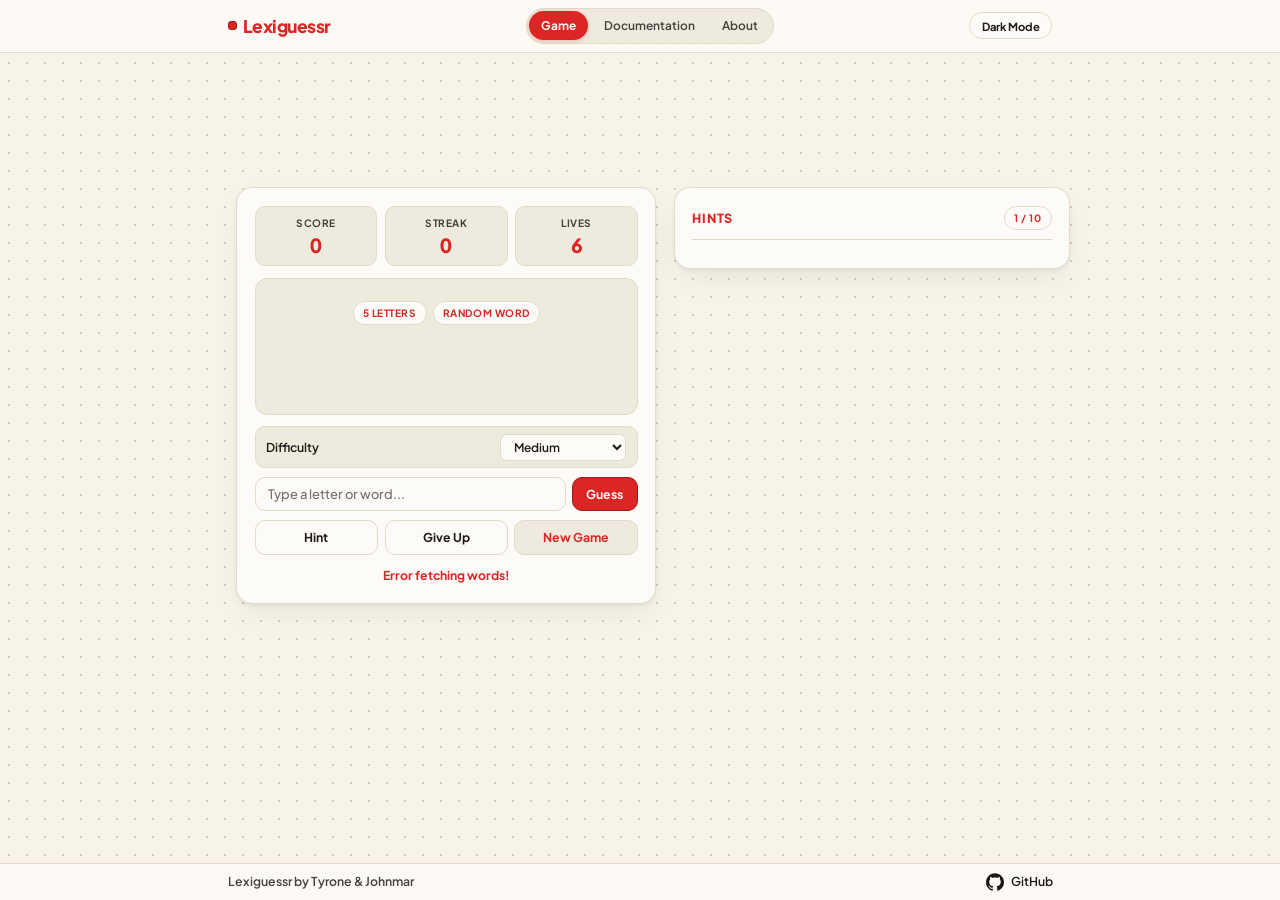
==== index.html @ de1beea4 "10-18-2026" ====
<!doctype html>
<html lang="en">
  <head>
    <meta charset="UTF-8" />
    <meta name="viewport" content="width=device-width, initial-scale=1.0" />
    <title>Lexiguessr - Word Guessing Game</title>
    <link rel="preconnect" href="https://fonts.googleapis.com" />
    <link rel="preconnect" href="https://fonts.gstatic.com" crossorigin />
    <link
      href="https://fonts.googleapis.com/css2?family=Plus+Jakarta+Sans:wght@400;500;600;700;800&display=swap"
      rel="stylesheet"
    />
    <link rel="stylesheet" href="styles.css" />
  </head>
  <body>
    <header class="navbar">
      <div class="navbar-inner">
        <a href="index.html" class="navbar-brand">Lexiguessr</a>
        <nav class="nav-tabs" aria-label="Main navigation">
          <a href="index.html" class="nav-tab active">Game</a>
          <a href="docs.html" class="nav-tab">Documentation</a>
          <a href="about.html" class="nav-tab">About</a>
        </nav>
        <button id="theme-toggle" class="btn btn-outline btn-sm" type="button">Dark Mode</button>
      </div>
    </header>

    <main class="game-layout">
      <div class="container">
        <section class="stats-panel" aria-label="Game stats">
          <div class="stat-card">
            <span class="stat-label">Score</span>
            <span id="score-display" class="stat-value">0</span>
          </div>
          <div class="stat-card">
            <span class="stat-label">Streak</span>
            <span id="streak-display" class="stat-value">0</span>
          </div>
          <div class="stat-card">
            <span class="stat-label">Lives</span>
            <span id="lives-display" class="stat-value">6</span>
          </div>
        </section>

        <section class="game-board" aria-label="Word board">
          <div class="word-meta">
            <span id="word-length-info" class="meta-tag">5 Letters</span>
            <span id="category-info" class="meta-tag">Random Word</span>
          </div>

          <div id="word-display" class="word-display" aria-live="polite"></div>
        </section>

        <section class="controls-section" aria-label="Controls and input">
          <div class="settings-row">
            <label for="difficulty-select" class="form-label">Difficulty</label>
            <select id="difficulty-select" name="difficulty" class="select-input">
              <option value="1">Easy</option>
              <option value="2" selected>Medium</option>
              <option value="3">Hard</option>
              <option value="4">Very Hard</option>
              <option value="5">Extremely Hard</option>
            </select>
          </div>

          <form id="guess-form" class="guess-form">
            <div class="input-group">
              <label for="guess-input" class="sr-only">Enter letter or word</label>
              <input
                type="text"
                id="guess-input"
                class="text-input"
                placeholder="Type a letter or word..."
                autocomplete="off"
                maxlength="20"
              />
              <button id="submit-btn" class="btn btn-primary" type="submit">Guess</button>
            </div>
          </form>

          <div class="button-group">
            <button id="hint-btn" class="btn btn-outline" type="button">Hint</button>
            <button id="give-up-btn" class="btn btn-outline" type="button">Give Up</button>
            <button id="reset-btn" class="btn btn-secondary" type="button">New Game</button>
          </div>
        </section>

        <p id="output-message" class="output-message" role="status" aria-live="polite"></p>
      </div>

      <aside class="hints-panel" aria-label="Hints">
        <div class="hints-header">
          <h2 class="hints-title">Hints</h2>
          <span id="hint-counter" class="meta-tag">1 / 10</span>
        </div>
        <div id="hint-box" class="hint-box"></div>
      </aside>

      <dialog id="game-modal" class="game-dialog">
        <div class="dialog-card">
          <h2 id="modal-title" class="modal-title">Game Over</h2>
          <p id="modal-description" class="modal-desc"></p>
          <div class="modal-stats">
            <p>The word was: <strong id="modal-word-reveal"></strong></p>
          </div>
          <button id="modal-restart-btn" class="btn btn-primary" type="button">Play Again</button>
        </div>
      </dialog>
    </main>

    <footer class="footer">
      <div class="footer-inner">
        <span class="footer-brand">Lexiguessr by Tyrone & Johnmar</span>
        <div class="footer-links">
          <a
            href="https://github.com/johnmarhsifs-cir/Lexiguessr.git"
            class="footer-link"
            target="_blank"
            rel="noopener noreferrer"
          >
            <svg
              class="github-icon"
              viewBox="0 0 24 24"
              width="18"
              height="18"
              fill="currentColor"
              aria-hidden="true"
            >
              <path
                d="M12 .297c-6.63 0-12 5.373-12 12 0 5.303 3.438 9.8 8.205 11.385.6.113.82-.258.82-.577 0-.285-.01-1.04-.015-2.04-3.338.724-4.042-1.61-4.042-1.61C4.422 18.07 3.633 17.7 3.633 17.7c-1.087-.744.084-.729.084-.729 1.205.084 1.838 1.236 1.838 1.236 1.07 1.835 2.809 1.305 3.495.998.108-.776.417-1.305.76-1.605-2.665-.3-5.466-1.332-5.466-5.93 0-1.31.465-2.38 1.235-3.22-.135-.303-.54-1.523.105-3.176 0 0 1.005-.322 3.3 1.23.96-.267 1.98-.399 3-.405 1.02.006 2.04.138 3 .405 2.28-1.552 3.285-1.23 3.285-1.23.645 1.653.24 2.873.12 3.176.765.84 1.23 1.91 1.23 3.22 0 4.61-2.805 5.625-5.475 5.92.42.36.81 1.096.81 2.22 0 1.606-.015 2.896-.015 3.286 0 .315.21.69.825.57C20.565 22.092 24 17.592 24 12.297c0-6.627-5.373-12-12-12"
              />
            </svg>
            <span>GitHub</span>
          </a>
        </div>
      </div>
    </footer>

    <script src="script.js"></script>
  </body>
</html>
---- styles.css ----
:root {
  --bg: #f7f3e9;
  --dot: #d6cebc;
  --surface: #fdfbf7;
  --nav-bg: rgba(253, 251, 247, 0.9);
  --surface-muted: #efeade;
  --border: #e2dac9;
  --border-strong: #dc2626;
  --text: #1c1917;
  --text-muted: #44403c;
  --primary: #dc2626;
  --primary-fg: #fdfbf7;
  --primary-hover: #b91c1c;
  --primary-shadow: #991b1b;
  --accent-text: #dc2626;
  --ring: rgba(220, 38, 38, 0.28);
  --shadow:
    0 2px 4px rgba(28, 25, 23, 0.05),
    0 12px 32px -8px rgba(28, 25, 23, 0.08);
}

[data-theme="dark"] {
  --bg: #09090b;
  --dot: #1f1f23;
  --surface: #121215;
  --nav-bg: rgba(18, 18, 21, 0.88);
  --surface-muted: #18181b;
  --border: #27272a;
  --border-strong: #ef4444;
  --text: #fafafa;
  --text-muted: #d4d4d8;
  --primary: #ef4444;
  --primary-fg: #ffffff;
  --primary-hover: #dc2626;
  --primary-shadow: #991b1b;
  --accent-text: #ef4444;
  --ring: rgba(239, 68, 68, 0.3);
  --shadow:
    0 2px 4px rgba(0, 0, 0, 0.4),
    0 16px 36px -8px rgba(0, 0, 0, 0.6);
}

*,
*::before,
*::after {
  box-sizing: border-box;
  margin: 0;
  padding: 0;
}

::-webkit-scrollbar {
  width: 10px;
  height: 10px;
}

::-webkit-scrollbar-track {
  background: var(--bg);
}

::-webkit-scrollbar-thumb {
  background: var(--border-strong);
  border: 2px solid var(--bg);
  border-radius: 9999px;
}

::-webkit-scrollbar-thumb:hover {
  background: var(--primary);
}

::-webkit-scrollbar-thumb:active {
  background: var(--primary-hover);
}

html {
  font-size: 14px;
}

body {
  font-family:
    "Plus Jakarta Sans",
    system-ui,
    -apple-system,
    sans-serif;
  background-color: var(--bg);
  background-image: radial-gradient(var(--dot) 1px, transparent 1px);
  background-size: 18px 18px;
  color: var(--text);
  font-size: 1rem;
  line-height: 1.6;
  min-height: 100vh;
  display: flex;
  flex-direction: column;
  -webkit-font-smoothing: antialiased;
  transition:
    background-color 0.2s ease,
    color 0.2s ease;
}

.navbar {
  width: 100%;
  background: var(--nav-bg);
  backdrop-filter: blur(12px);
  -webkit-backdrop-filter: blur(12px);
  border-bottom: 1px solid var(--border);
  position: sticky;
  top: 0;
  z-index: 10;
}

.navbar-inner {
  max-width: 860px;
  margin: 0 auto;
  padding: 0.55rem 1.25rem;
  display: flex;
  align-items: center;
  justify-content: space-between;
  gap: 1rem;
  flex-wrap: wrap;
}

.navbar-brand {
  font-size: 1.25rem;
  font-weight: 800;
  letter-spacing: -0.03em;
  color: var(--accent-text);
  text-decoration: none;
  display: inline-flex;
  align-items: center;
  gap: 0.45rem;
}

.navbar-brand::before {
  content: "";
  width: 9px;
  height: 9px;
  border-radius: 3px;
  background: var(--primary);
  border: 1px solid var(--primary-shadow);
}

.nav-tabs {
  display: flex;
  align-items: center;
  gap: 0.25rem;
  background: var(--surface-muted);
  border: 1px solid var(--border);
  padding: 0.2rem;
  border-radius: 9999px;
}

.nav-tab {
  text-decoration: none;
  font-size: 0.85rem;
  font-weight: 600;
  color: var(--text-muted);
  padding: 0.35rem 0.85rem;
  border-radius: 9999px;
  transition:
    background-color 0.15s ease,
    color 0.15s ease,
    box-shadow 0.15s ease;
}

.nav-tab:hover {
  color: var(--text);
}

.nav-tab.active {
  background: var(--primary);
  color: var(--primary-fg);
  font-weight: 700;
  box-shadow: 0 1px 4px var(--ring);
}

.game-layout {
  max-width: 860px;
  width: calc(100% - 2rem);
  margin: auto;
  padding: 0.75rem 0;
  display: grid;
  grid-template-columns: minmax(0, 420px) minmax(0, 370px);
  justify-content: center;
  gap: 1.25rem;
  position: relative;
}

.container {
  background: var(--surface);
  border: 1px solid var(--border);
  border-radius: 16px;
  box-shadow: var(--shadow);
  padding: 1.25rem;
  max-width: 420px;
  width: calc(100% - 2rem);
  margin: 1.5rem auto;
  display: flex;
  flex-direction: column;
  gap: 0.8rem;
  text-align: center;
}

.game-layout .container {
  margin: 0;
  width: 100%;
}

.hints-panel {
  grid-column: 2;
  position: absolute;
  top: 0.75rem;
  bottom: 0.75rem;
  left: 0;
  right: 0;
  height: fit-content;
  max-height: calc(100% - 1.5rem);
  width: 100%;
  background: var(--surface);
  border: 1px solid var(--border);
  border-radius: 16px;
  box-shadow: var(--shadow);
  padding: 1.25rem;
  display: flex;
  flex-direction: column;
  gap: 0.75rem;
  overflow: hidden;
}

.hints-header {
  display: flex;
  align-items: center;
  justify-content: space-between;
  padding-bottom: 0.6rem;
  border-bottom: 1px solid var(--border);
}

.hints-title {
  font-size: 0.9rem;
  font-weight: 800;
  text-transform: uppercase;
  letter-spacing: 0.06em;
  color: var(--accent-text);
}

.stats-panel {
  display: grid;
  grid-template-columns: repeat(3, 1fr);
  gap: 0.55rem;
}

.stat-card {
  background: var(--surface-muted);
  border: 1px solid var(--border);
  border-radius: 10px;
  padding: 0.6rem 0.5rem;
  display: flex;
  flex-direction: column;
  gap: 0.15rem;
}

.stat-label {
  font-size: 0.72rem;
  font-weight: 700;
  text-transform: uppercase;
  letter-spacing: 0.06em;
  color: var(--text-muted);
}

.stat-value {
  font-size: 1.4rem;
  font-weight: 800;
  letter-spacing: -0.02em;
  color: var(--accent-text);
  font-variant-numeric: tabular-nums;
  line-height: 1.2;
}

.game-board {
  background: var(--surface-muted);
  border: 1px solid var(--border);
  border-radius: 12px;
  padding: 1.6rem 1rem;
  min-height: 9.5rem;
  display: flex;
  flex-direction: column;
  justify-content: center;
  gap: 1.15rem;
}

.word-meta {
  display: flex;
  justify-content: center;
  gap: 0.45rem;
}

.meta-tag {
  font-size: 0.72rem;
  font-weight: 700;
  text-transform: uppercase;
  letter-spacing: 0.05em;
  padding: 0.22rem 0.65rem;
  border-radius: 9999px;
  background: var(--surface);
  color: var(--accent-text);
  border: 1px solid var(--border);
}

.word-display {
  display: flex;
  justify-content: center;
  align-items: center;
  flex-wrap: wrap;
  gap: 0.45rem;
  min-height: 3.6rem;
}

.letter-tile {
  width: 2.5rem;
  height: 2.9rem;
  display: inline-flex;
  justify-content: center;
  align-items: center;
  background: var(--primary);
  border: 1px solid var(--primary-shadow);
  border-radius: 8px;
  box-shadow: 0 3px 0 var(--primary-shadow);
  font-size: 1.25rem;
  font-weight: 800;
  text-transform: uppercase;
  color: var(--primary-fg);
}

.letter-tile.empty {
  background: var(--surface);
  border: 2px dashed var(--border-strong);
  box-shadow: none;
  color: var(--text-muted);
}

.hint-box {
  display: flex;
  flex-wrap: wrap;
  gap: 0.55rem;
  font-size: 0.9rem;
  text-align: left;
  overflow-y: auto;
  flex: 1;
  min-height: 0;
  padding-right: 0.25rem;
}

.hint-box[hidden] {
  display: none;
}

.hint-item {
  flex: 1 1 100%;
  display: flex;
  flex-direction: column;
  align-items: flex-start;
  gap: 0.3rem;
  padding: 0.7rem 0.85rem;
  border-radius: 10px;
  background: var(--surface-muted);
  border: 1px solid var(--border);
  line-height: 1.45;
}

.hint-badge {
  font-size: 0.68rem;
  font-weight: 800;
  text-transform: uppercase;
  letter-spacing: 0.05em;
  background: var(--primary);
  color: var(--primary-fg);
  border: 1px solid var(--primary-shadow);
  padding: 0.15rem 0.5rem;
  border-radius: 5px;
  white-space: nowrap;
}

.hint-text {
  color: var(--text);
  font-size: 0.9rem;
  font-weight: 500;
}

@media (max-width: 768px) {
  .game-layout {
    display: flex;
    flex-direction: column;
    align-items: center;
  }

  .game-layout .container,
  .hints-panel {
    position: static;
    max-height: none;
    max-width: 420px;
  }
}

.controls-section {
  display: flex;
  flex-direction: column;
  gap: 0.6rem;
}

.settings-row {
  display: flex;
  align-items: center;
  justify-content: space-between;
  padding: 0.45rem 0.75rem;
  background: var(--surface-muted);
  border: 1px solid var(--border);
  border-radius: 10px;
}

.form-label {
  font-size: 0.875rem;
  font-weight: 600;
  color: var(--text);
}

.select-input {
  background: var(--surface);
  border: 1px solid var(--border);
  color: var(--text);
  padding: 0.3rem 0.6rem;
  font-size: 0.85rem;
  font-weight: 600;
  font-family: inherit;
  border-radius: 7px;
  outline: none;
  cursor: pointer;
}

.select-input:focus {
  border-color: var(--primary-shadow);
  box-shadow: 0 0 0 3px var(--ring);
}

.guess-form {
  width: 100%;
}

.input-group {
  display: flex;
  gap: 0.45rem;
}

.text-input {
  flex: 1;
  background: var(--surface);
  border: 1px solid var(--border);
  border-radius: 10px;
  padding: 0.6rem 0.85rem;
  color: var(--text);
  font-family: inherit;
  font-size: 0.925rem;
  font-weight: 500;
  outline: none;
  transition:
    border-color 0.15s ease,
    box-shadow 0.15s ease;
}

.text-input::placeholder {
  color: var(--text-muted);
  opacity: 0.75;
}

.text-input:focus {
  border-color: var(--primary-shadow);
  box-shadow: 0 0 0 3px var(--ring);
}

.btn {
  padding: 0.6rem 0.95rem;
  font-size: 0.875rem;
  font-weight: 700;
  border-radius: 10px;
  cursor: pointer;
  display: inline-flex;
  align-items: center;
  justify-content: center;
  border: 1px solid transparent;
  font-family: inherit;
  transition:
    transform 0.12s ease,
    background-color 0.15s ease,
    border-color 0.15s ease,
    color 0.15s ease;
}

.btn:active {
  transform: scale(0.98);
}

.btn-sm {
  padding: 0.4rem 0.85rem;
  font-size: 0.8rem;
  border-radius: 9999px;
}

.btn-primary {
  background: var(--primary);
  color: var(--primary-fg);
  border-color: var(--primary-shadow);
}

.btn-primary:hover {
  background: var(--primary-hover);
}

.btn-secondary {
  background: var(--surface-muted);
  color: var(--accent-text);
  border-color: var(--border);
}

.btn-secondary:hover {
  border-color: var(--primary-shadow);
  background: var(--primary);
  color: var(--primary-fg);
}

.btn-outline {
  background: var(--surface);
  color: var(--text);
  border-color: var(--border);
}

.btn-outline:hover {
  color: var(--primary-fg);
  border-color: var(--primary-shadow);
  background: var(--primary);
}

.button-group {
  display: grid;
  grid-template-columns: repeat(3, 1fr);
  gap: 0.45rem;
}

.game-board.correct-flash {
  animation: correctPulse 0.65s ease;
}

@keyframes correctPulse {
  0% {
    transform: scale(1);
    border-color: var(--border);
    box-shadow: 0 0 0 0 rgba(194, 208, 118, 0);
  }
  35% {
    transform: scale(1.015);
    border-color: var(--primary);
    box-shadow: 0 0 0 6px var(--ring);
  }
  100% {
    transform: scale(1);
    border-color: var(--border);
    box-shadow: 0 0 0 0 rgba(194, 208, 118, 0);
  }
}

.output-message {
  font-size: 0.875rem;
  min-height: 1.25rem;
  color: var(--accent-text);
  font-weight: 700;
  transition:
    color 0.2s ease,
    transform 0.2s ease;
}

.output-message.correct-text {
  color: var(--primary-shadow);
  transform: translateY(-2px);
}

[data-theme="dark"] .output-message.correct-text {
  color: var(--primary);
}

.docs-container {
  max-width: 660px;
}

.page-content {
  display: flex;
  flex-direction: column;
  gap: 1rem;
  text-align: left;
}

.content-card {
  background: var(--surface-muted);
  border: 1px solid var(--border);
  border-radius: 14px;
  padding: 1.35rem;
  display: flex;
  flex-direction: column;
  gap: 0.55rem;
}

.section-title {
  font-size: 1.15rem;
  font-weight: 700;
  letter-spacing: -0.01em;
  color: var(--accent-text);
}

.section-text {
  font-size: 0.95rem;
  line-height: 1.7;
  color: var(--text);
}

.content-list {
  list-style: none;
  display: flex;
  flex-direction: column;
  gap: 0.45rem;
  font-size: 0.95rem;
  line-height: 1.65;
  color: var(--text);
}

.content-list strong,
.section-text strong {
  color: var(--accent-text);
}

.code-block {
  background: var(--surface);
  border: 1px solid var(--border);
  border-radius: 10px;
  padding: 0.95rem;
  font-family: ui-monospace, SFMono-Regular, Menlo, Consolas, monospace;
  font-size: 0.85rem;
  line-height: 1.6;
  color: var(--text);
  overflow-x: auto;
}

.doc-table {
  width: 100%;
  border-collapse: collapse;
  background: var(--surface);
  border: 1px solid var(--border);
  border-radius: 10px;
  overflow: hidden;
  font-size: 0.9rem;
}

.doc-table th,
.doc-table td {
  padding: 0.65rem 0.8rem;
  border-bottom: 1px solid var(--border);
  text-align: left;
  color: var(--text);
}

.doc-table th {
  font-weight: 700;
  color: var(--accent-text);
  background: var(--surface-muted);
}

.doc-table tr:last-child td {
  border-bottom: none;
}

.footer {
  width: 100%;
  margin-top: auto;
  background: var(--nav-bg);
  backdrop-filter: blur(12px);
  -webkit-backdrop-filter: blur(12px);
  border-top: 1px solid var(--border);
}

.footer-inner {
  max-width: 860px;
  margin: 0 auto;
  padding: 0.6rem 1.25rem;
  display: flex;
  align-items: center;
  justify-content: space-between;
  gap: 1rem;
  flex-wrap: wrap;
}

.footer-brand {
  font-size: 0.875rem;
  font-weight: 600;
  color: var(--text-muted);
}

.footer-links {
  display: flex;
  align-items: center;
  gap: 1.25rem;
}

.footer-link {
  display: inline-flex;
  align-items: center;
  gap: 0.45rem;
  font-size: 0.875rem;
  font-weight: 600;
  color: var(--text);
  text-decoration: none;
  transition: color 0.15s ease;
}

.footer-link:hover {
  color: var(--accent-text);
}

.game-dialog {
  border: none;
  background: transparent;
  margin: auto;
}

.game-dialog::backdrop {
  background: rgba(4, 23, 23, 0.65);
  backdrop-filter: blur(4px);
}

.dialog-card {
  background: var(--surface);
  border: 1px solid var(--border);
  padding: 1.75rem;
  border-radius: 20px;
  box-shadow: var(--shadow);
  display: flex;
  flex-direction: column;
  gap: 1rem;
  max-width: 320px;
  text-align: center;
  color: var(--text);
}

.modal-title {
  font-size: 1.5rem;
  font-weight: 800;
  letter-spacing: -0.02em;
  color: var(--accent-text);
}

.modal-desc {
  color: var(--text-muted);
  font-size: 0.95rem;
}

.modal-stats {
  background: var(--surface-muted);
  border: 1px solid var(--border);
  padding: 0.85rem;
  border-radius: 10px;
  font-size: 0.95rem;
}

.sr-only {
  position: absolute;
  width: 1px;
  height: 1px;
  padding: 0;
  margin: -1px;
  overflow: hidden;
  clip: rect(0, 0, 0, 0);
  white-space: nowrap;
  border: 0;
}
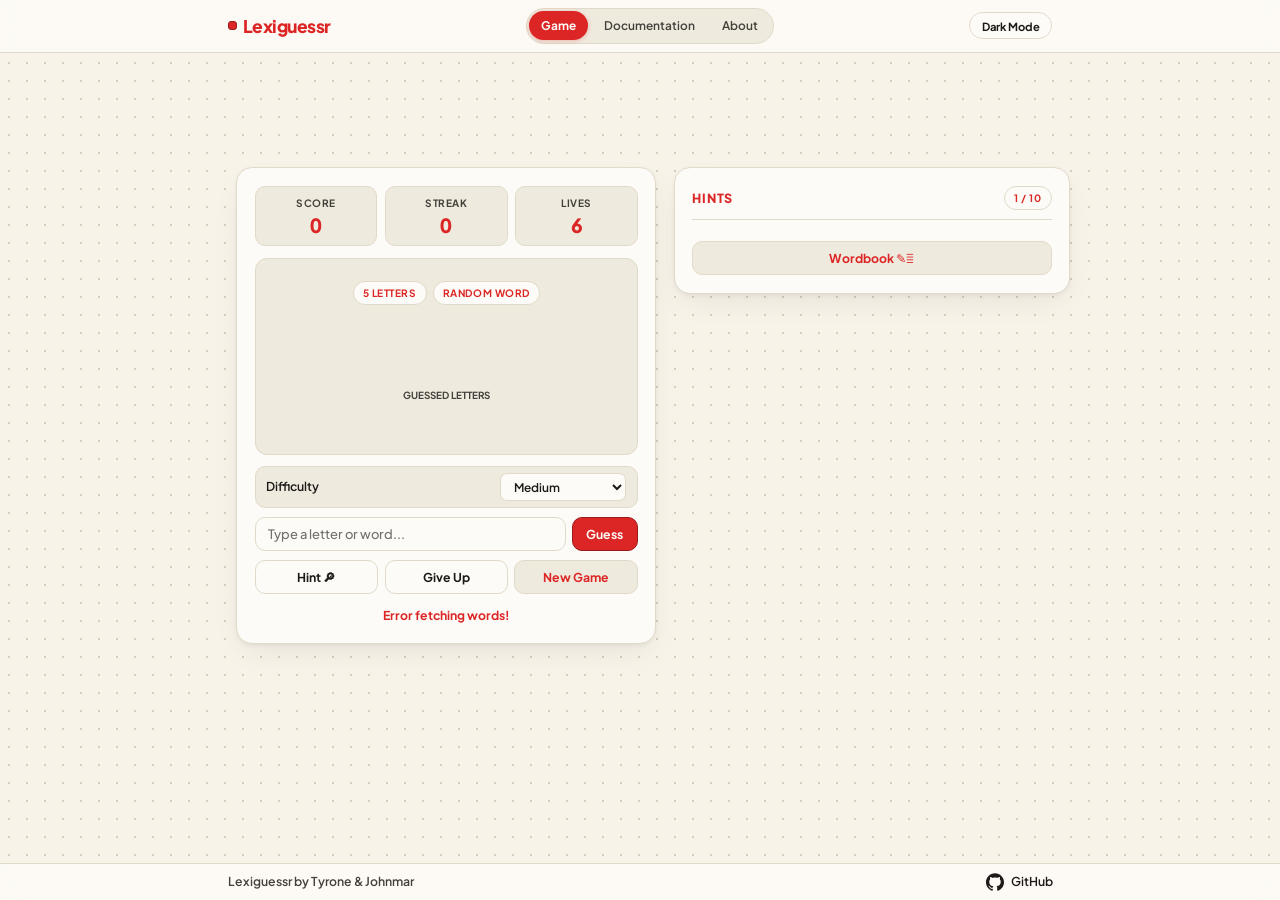
==== commit 6f3766b7: "Add guess history and wordbook" ====
--- a/index.html
+++ b/index.html
@@ -49,6 +49,10 @@
           </div>
 
           <div id="word-display" class="word-display" aria-live="polite"></div>
+          <div class="guess-history-section" aria-label="Guess history">
+            <span class="guess-history-label">Guessed letters</span>
+            <div id="guess-history" class="guess-history" aria-live="polite"></div>
+          </div>
         </section>
 
         <section class="controls-section" aria-label="Controls and input">
@@ -79,7 +83,7 @@
           </form>
 
           <div class="button-group">
-            <button id="hint-btn" class="btn btn-outline" type="button">Hint</button>
+            <button id="hint-btn" class="btn btn-outline" type="button">Hint 🔎︎</button>
             <button id="give-up-btn" class="btn btn-outline" type="button">Give Up</button>
             <button id="reset-btn" class="btn btn-secondary" type="button">New Game</button>
           </div>
@@ -94,6 +98,11 @@
           <span id="hint-counter" class="meta-tag">1 / 10</span>
         </div>
         <div id="hint-box" class="hint-box"></div>
+        <div class="wordbook-controls">
+          <button id="save-word-btn" class="btn btn-outline" type="button" disabled hidden>Save Word</button>
+          <button id="wordbook-open-btn" class="btn btn-secondary" type="button">Wordbook ✎𓂃</button>
+          <button id="next-word-btn" class="btn btn-primary" type="button" hidden>Next Word</button>
+        </div>
       </aside>
 
       <dialog id="game-modal" class="game-dialog">
@@ -104,6 +113,19 @@
             <p>The word was: <strong id="modal-word-reveal"></strong></p>
           </div>
           <button id="modal-restart-btn" class="btn btn-primary" type="button">Play Again</button>
+        </div>
+      </dialog>
+
+      <dialog id="wordbook-modal" class="game-dialog">
+        <div class="dialog-card wordbook-dialog-card">
+          <h2 class="modal-title">My Wordbook</h2>
+          <p id="wordbook-count" class="modal-desc"></p>
+          <p id="wordbook-empty" class="modal-desc">No saved words yet.</p>
+          <ul id="wordbook-list" class="wordbook-list"></ul>
+          <div class="wordbook-actions">
+            <button id="wordbook-clear-btn" class="btn btn-outline" type="button">Clear Wordbook</button>
+            <button id="wordbook-close-btn" class="btn btn-primary" type="button">Close</button>
+          </div>
         </div>
       </dialog>
     </main>
--- a/styles.css
+++ b/styles.css
@@ -313,6 +313,67 @@
   min-height: 3.6rem;
 }
 
+.guess-history-section {
+  display: flex;
+  flex-direction: column;
+  align-items: center;
+  gap: 0.4rem;
+}
+
+.guess-history-label {
+  color: var(--text-muted);
+  font-size: 0.7rem;
+  font-weight: 700;
+  text-transform: uppercase;
+}
+
+.guess-history {
+  display: flex;
+  justify-content: center;
+  flex-wrap: wrap;
+  gap: 0.3rem;
+  min-height: 1.6rem;
+}
+
+.guess-history-empty {
+  color: var(--text-muted);
+  font-size: 0.8rem;
+}
+
+.guess-chip {
+  min-width: 1.65rem;
+  padding: 0.1rem 0.35rem;
+  border: 1px solid var(--border);
+  border-radius: 5px;
+  font-size: 0.78rem;
+  font-weight: 800;
+  line-height: 1.35;
+}
+
+.guess-chip.correct {
+  color: #166534;
+  background: #dcfce7;
+  border-color: #86efac;
+}
+
+.guess-chip.incorrect {
+  color: #991b1b;
+  background: #fee2e2;
+  border-color: #fca5a5;
+}
+
+[data-theme="dark"] .guess-chip.correct {
+  color: #bbf7d0;
+  background: #14532d;
+  border-color: #166534;
+}
+
+[data-theme="dark"] .guess-chip.incorrect {
+  color: #fecaca;
+  background: #7f1d1d;
+  border-color: #991b1b;
+}
+
 .letter-tile {
   width: 2.5rem;
   height: 2.9rem;
@@ -349,6 +410,21 @@
 }
 
 .hint-box[hidden] {
+  display: none;
+}
+
+.wordbook-controls,
+.wordbook-actions {
+  display: flex;
+  gap: 0.5rem;
+}
+
+.wordbook-controls > button,
+.wordbook-actions > button {
+  flex: 1;
+}
+
+.wordbook-controls > button[hidden] {
   display: none;
 }
 
@@ -744,6 +820,49 @@
   color: var(--text);
 }
 
+.wordbook-dialog-card {
+  width: min(460px, calc(100vw - 2rem));
+  max-width: 460px;
+  max-height: min(80vh, 620px);
+  text-align: left;
+}
+
+.wordbook-list {
+  display: flex;
+  flex-direction: column;
+  gap: 0.6rem;
+  overflow-y: auto;
+  list-style: none;
+}
+
+.wordbook-entry {
+  padding: 0.7rem 0.8rem;
+  border: 1px solid var(--border);
+  border-radius: 8px;
+  background: var(--surface-muted);
+}
+
+.wordbook-entry strong {
+  color: var(--accent-text);
+  text-transform: capitalize;
+}
+
+.wordbook-entry p {
+  margin-top: 0.2rem;
+  color: var(--text);
+  font-size: 0.85rem;
+  line-height: 1.45;
+}
+
+.wordbook-entry .wordbook-details {
+  color: var(--text-muted);
+  font-size: 0.78rem;
+}
+
+.wordbook-actions {
+  margin-top: 0.25rem;
+}
+
 .modal-title {
   font-size: 1.5rem;
   font-weight: 800;
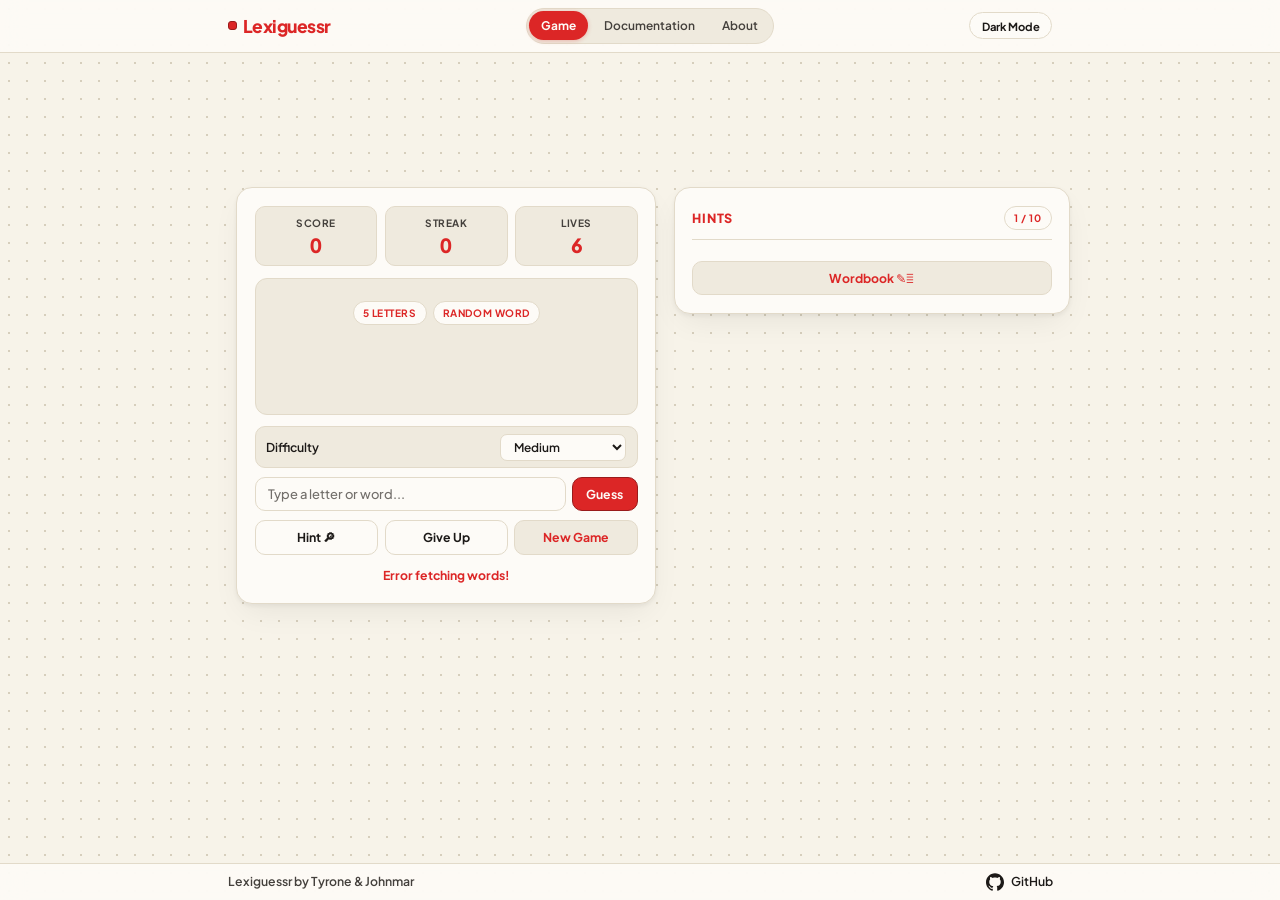
==== commit b98dc3d6: "10-20-2026" ====
--- a/index.html
+++ b/index.html
@@ -49,10 +49,6 @@
           </div>
 
           <div id="word-display" class="word-display" aria-live="polite"></div>
-          <div class="guess-history-section" aria-label="Guess history">
-            <span class="guess-history-label">Guessed letters</span>
-            <div id="guess-history" class="guess-history" aria-live="polite"></div>
-          </div>
         </section>
 
         <section class="controls-section" aria-label="Controls and input">
--- a/styles.css
+++ b/styles.css
@@ -200,6 +200,8 @@
 }
 
 .game-layout .container {
+  position: relative;
+  overflow: hidden;
   margin: 0;
   width: 100%;
 }
@@ -286,6 +288,15 @@
   gap: 1.15rem;
 }
 
+.yuyu-gif {
+  position: absolute;
+  inset: 0;
+  width: 100%;
+  height: 100%;
+  object-fit: cover;
+  z-index: 5;
+}
+
 .word-meta {
   display: flex;
   justify-content: center;
@@ -311,67 +322,6 @@
   flex-wrap: wrap;
   gap: 0.45rem;
   min-height: 3.6rem;
-}
-
-.guess-history-section {
-  display: flex;
-  flex-direction: column;
-  align-items: center;
-  gap: 0.4rem;
-}
-
-.guess-history-label {
-  color: var(--text-muted);
-  font-size: 0.7rem;
-  font-weight: 700;
-  text-transform: uppercase;
-}
-
-.guess-history {
-  display: flex;
-  justify-content: center;
-  flex-wrap: wrap;
-  gap: 0.3rem;
-  min-height: 1.6rem;
-}
-
-.guess-history-empty {
-  color: var(--text-muted);
-  font-size: 0.8rem;
-}
-
-.guess-chip {
-  min-width: 1.65rem;
-  padding: 0.1rem 0.35rem;
-  border: 1px solid var(--border);
-  border-radius: 5px;
-  font-size: 0.78rem;
-  font-weight: 800;
-  line-height: 1.35;
-}
-
-.guess-chip.correct {
-  color: #166534;
-  background: #dcfce7;
-  border-color: #86efac;
-}
-
-.guess-chip.incorrect {
-  color: #991b1b;
-  background: #fee2e2;
-  border-color: #fca5a5;
-}
-
-[data-theme="dark"] .guess-chip.correct {
-  color: #bbf7d0;
-  background: #14532d;
-  border-color: #166534;
-}
-
-[data-theme="dark"] .guess-chip.incorrect {
-  color: #fecaca;
-  background: #7f1d1d;
-  border-color: #991b1b;
 }
 
 .letter-tile {
@@ -469,7 +419,7 @@
 
   .game-layout .container,
   .hints-panel {
-    position: static;
+    position: relative;
     max-height: none;
     max-width: 420px;
   }
@@ -720,6 +670,14 @@
   overflow-x: auto;
 }
 
+.wireframe-img {
+  width: 100%;
+  height: auto;
+  border-radius: 10px;
+  border: 1px solid var(--border);
+  display: block;
+}
+
 .doc-table {
   width: 100%;
   border-collapse: collapse;
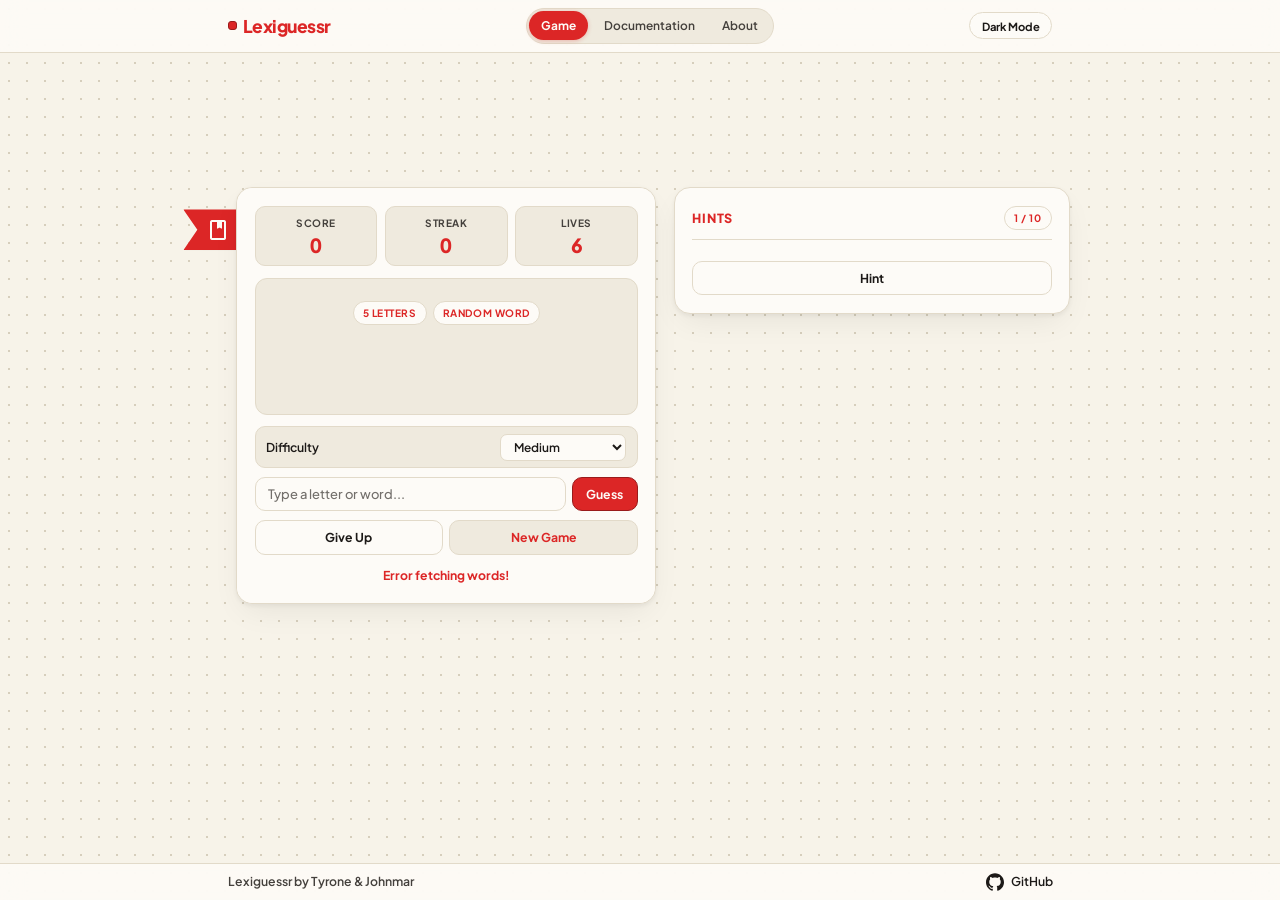
==== commit ed0b3967: "User interface improvement" ====
--- a/index.html
+++ b/index.html
@@ -10,6 +10,10 @@
       href="https://fonts.googleapis.com/css2?family=Plus+Jakarta+Sans:wght@400;500;600;700;800&display=swap"
       rel="stylesheet"
     />
+    <link
+      rel="stylesheet"
+      href="https://fonts.googleapis.com/css2?family=Material+Symbols+Rounded:opsz,wght,FILL,GRAD@20..48,100..700,0..1,-50..200&icon_names=book"
+    />
     <link rel="stylesheet" href="styles.css" />
   </head>
   <body>
@@ -18,8 +22,8 @@
         <a href="index.html" class="navbar-brand">Lexiguessr</a>
         <nav class="nav-tabs" aria-label="Main navigation">
           <a href="index.html" class="nav-tab active">Game</a>
-          <a href="docs.html" class="nav-tab">Documentation</a>
-          <a href="about.html" class="nav-tab">About</a>
+          <a href="pages/docs.html" class="nav-tab">Documentation</a>
+          <a href="pages/about.html" class="nav-tab">About</a>
         </nav>
         <button id="theme-toggle" class="btn btn-outline btn-sm" type="button">Dark Mode</button>
       </div>
@@ -27,6 +31,15 @@
 
     <main class="game-layout">
       <div class="container">
+        <button
+          id="wordbook-open-btn"
+          class="btn btn-secondary wordbook-bookmark"
+          type="button"
+          aria-label="Wordbook"
+        >
+          <span class="material-symbols-rounded" aria-hidden="true">book</span>
+          <span>Wordbook</span>
+        </button>
         <section class="stats-panel" aria-label="Game stats">
           <div class="stat-card">
             <span class="stat-label">Score</span>
@@ -79,7 +92,6 @@
           </form>
 
           <div class="button-group">
-            <button id="hint-btn" class="btn btn-outline" type="button">Hint 🔎︎</button>
             <button id="give-up-btn" class="btn btn-outline" type="button">Give Up</button>
             <button id="reset-btn" class="btn btn-secondary" type="button">New Game</button>
           </div>
@@ -95,8 +107,10 @@
         </div>
         <div id="hint-box" class="hint-box"></div>
         <div class="wordbook-controls">
-          <button id="save-word-btn" class="btn btn-outline" type="button" disabled hidden>Save Word</button>
-          <button id="wordbook-open-btn" class="btn btn-secondary" type="button">Wordbook ✎𓂃</button>
+          <button id="save-word-btn" class="btn btn-outline" type="button" disabled hidden>
+            Save Word
+          </button>
+          <button id="hint-btn" class="btn btn-outline" type="button">Hint</button>
           <button id="next-word-btn" class="btn btn-primary" type="button" hidden>Next Word</button>
         </div>
       </aside>
@@ -114,12 +128,14 @@
 
       <dialog id="wordbook-modal" class="game-dialog">
         <div class="dialog-card wordbook-dialog-card">
-          <h2 class="modal-title">My Wordbook</h2>
+          <h2 class="modal-title">Wordbook</h2>
           <p id="wordbook-count" class="modal-desc"></p>
           <p id="wordbook-empty" class="modal-desc">No saved words yet.</p>
           <ul id="wordbook-list" class="wordbook-list"></ul>
           <div class="wordbook-actions">
-            <button id="wordbook-clear-btn" class="btn btn-outline" type="button">Clear Wordbook</button>
+            <button id="wordbook-clear-btn" class="btn btn-outline" type="button">
+              Clear Wordbook
+            </button>
             <button id="wordbook-close-btn" class="btn btn-primary" type="button">Close</button>
           </div>
         </div>
@@ -154,6 +170,6 @@
       </div>
     </footer>
 
-    <script src="script.js"></script>
+    <script type="module" src="scripts/script.js"></script>
   </body>
 </html>
--- a/styles.css
+++ b/styles.css
@@ -14,9 +14,7 @@
   --primary-shadow: #991b1b;
   --accent-text: #dc2626;
   --ring: rgba(220, 38, 38, 0.28);
-  --shadow:
-    0 2px 4px rgba(28, 25, 23, 0.05),
-    0 12px 32px -8px rgba(28, 25, 23, 0.08);
+  --shadow: 0 2px 4px rgba(28, 25, 23, 0.05), 0 12px 32px -8px rgba(28, 25, 23, 0.08);
 }
 
 [data-theme="dark"] {
@@ -35,9 +33,7 @@
   --primary-shadow: #991b1b;
   --accent-text: #ef4444;
   --ring: rgba(239, 68, 68, 0.3);
-  --shadow:
-    0 2px 4px rgba(0, 0, 0, 0.4),
-    0 16px 36px -8px rgba(0, 0, 0, 0.6);
+  --shadow: 0 2px 4px rgba(0, 0, 0, 0.4), 0 16px 36px -8px rgba(0, 0, 0, 0.6);
 }
 
 *,
@@ -69,6 +65,7 @@
 
 ::-webkit-scrollbar-thumb:active {
   background: var(--primary-hover);
+  transform: translateX(0);
 }
 
 html {
@@ -173,6 +170,7 @@
 }
 
 .game-layout {
+  z-index: 1;
   max-width: 860px;
   width: calc(100% - 2rem);
   margin: auto;
@@ -200,6 +198,7 @@
 }
 
 .game-layout .container {
+  overflow: visible !important;
   position: relative;
   overflow: hidden;
   margin: 0;
@@ -244,8 +243,9 @@
 }
 
 .stats-panel {
+  grid-template-columns: repeat(3, 1fr) !important;
   display: grid;
-  grid-template-columns: repeat(3, 1fr);
+  grid-template-columns: repeat(2, 1fr);
   gap: 0.55rem;
 }
 
@@ -288,13 +288,65 @@
   gap: 1.15rem;
 }
 
+.game-layout .container::before {
+  content: "";
+  position: absolute;
+  inset: 0;
+  background: var(--surface);
+  border-radius: inherit;
+  z-index: 0;
+  pointer-events: none;
+}
+
+.game-layout .container > :not(.wordbook-bookmark):not(.yuyu-gif) {
+  position: relative;
+  z-index: 1;
+}
+
 .yuyu-gif {
   position: absolute;
   inset: 0;
   width: 100%;
   height: 100%;
   object-fit: cover;
+  border-radius: inherit;
   z-index: 5;
+}
+
+.btn.wordbook-bookmark {
+  position: absolute;
+  top: 1.5rem;
+  right: 100%;
+  padding: 0.6rem 0.9rem 0.6rem 1.6rem;
+  background: var(--primary);
+  color: var(--primary-fg);
+  border: none;
+  border-radius: 0;
+  clip-path: polygon(0 0, 100% 0, 100% 100%, 0 100%, 14px 50%);
+
+
+  box-shadow: var(--shadow);
+  gap: 0.75rem;
+  white-space: nowrap;
+  z-index: -1;
+  transform: translateX(calc(100% - 3.85rem));
+
+  transition:
+    transform 0.25s ease,
+    background-color 0.15s ease,
+    border-color 0.15s ease,
+    color 0.15s ease;
+}
+
+.btn.wordbook-bookmark:hover,
+.btn.wordbook-bookmark:focus-visible {
+  background: var(--primary-hover);
+  transform: translateX(0);
+
+}
+
+.btn.wordbook-bookmark:active {
+  transform: translateX(0) scale(0.98);
 }
 
 .word-meta {
@@ -412,6 +464,7 @@
 
 @media (max-width: 768px) {
   .game-layout {
+    z-index: 1;
     display: flex;
     flex-direction: column;
     align-items: center;
@@ -519,7 +572,7 @@
 }
 
 .btn:active {
-  transform: scale(0.98);
+  transform: translateX(0) scale(0.98);
 }
 
 .btn-sm {
@@ -536,6 +589,7 @@
 
 .btn-primary:hover {
   background: var(--primary-hover);
+  transform: translateX(0);
 }
 
 .btn-secondary {
@@ -564,7 +618,7 @@
 
 .button-group {
   display: grid;
-  grid-template-columns: repeat(3, 1fr);
+  grid-template-columns: repeat(2, 1fr);
   gap: 0.45rem;
 }
 
@@ -760,7 +814,7 @@
 }
 
 .game-dialog::backdrop {
-  background: rgba(4, 23, 23, 0.65);
+  background: transparent;
   backdrop-filter: blur(4px);
 }
 
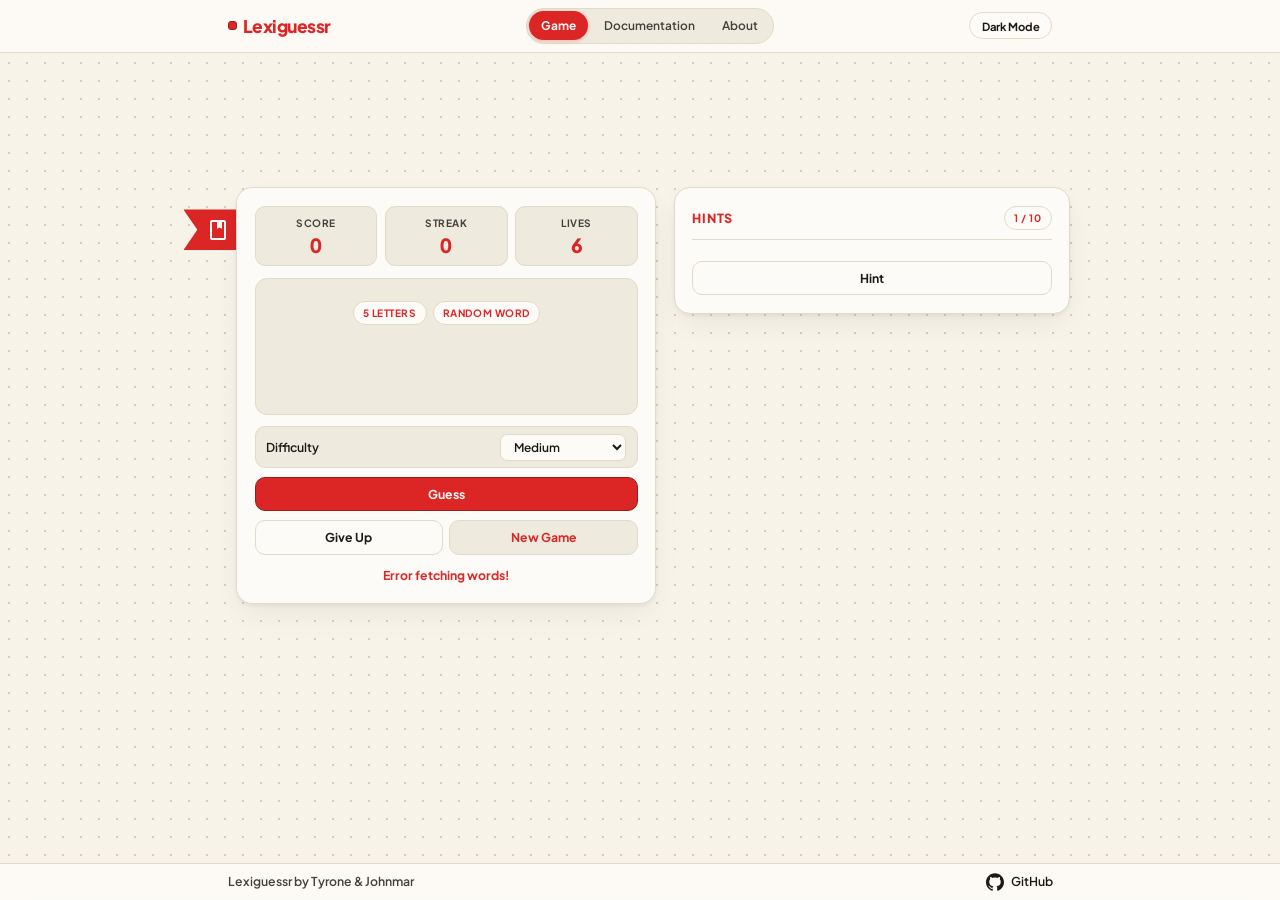
==== commit ad805cc5: "UI improvement: segmented inputs" ====
--- a/index.html
+++ b/index.html
@@ -77,18 +77,7 @@
           </div>
 
           <form id="guess-form" class="guess-form">
-            <div class="input-group">
-              <label for="guess-input" class="sr-only">Enter letter or word</label>
-              <input
-                type="text"
-                id="guess-input"
-                class="text-input"
-                placeholder="Type a letter or word..."
-                autocomplete="off"
-                maxlength="20"
-              />
-              <button id="submit-btn" class="btn btn-primary" type="submit">Guess</button>
-            </div>
+            <button id="submit-btn" class="btn btn-primary" type="submit">Guess</button>
           </form>
 
           <div class="button-group">
@@ -122,7 +111,10 @@
           <div class="modal-stats">
             <p>The word was: <strong id="modal-word-reveal"></strong></p>
           </div>
-          <button id="modal-restart-btn" class="btn btn-primary" type="button">Play Again</button>
+          <div class="wordbook-actions">
+            <button id="modal-save-btn" class="btn btn-outline" type="button">Save Word</button>
+            <button id="modal-restart-btn" class="btn btn-primary" type="button">Play Again</button>
+          </div>
         </div>
       </dialog>
 
--- a/styles.css
+++ b/styles.css
@@ -14,7 +14,9 @@
   --primary-shadow: #991b1b;
   --accent-text: #dc2626;
   --ring: rgba(220, 38, 38, 0.28);
-  --shadow: 0 2px 4px rgba(28, 25, 23, 0.05), 0 12px 32px -8px rgba(28, 25, 23, 0.08);
+  --shadow:
+    0 2px 4px rgba(28, 25, 23, 0.05),
+    0 12px 32px -8px rgba(28, 25, 23, 0.08);
 }
 
 [data-theme="dark"] {
@@ -33,7 +35,9 @@
   --primary-shadow: #991b1b;
   --accent-text: #ef4444;
   --ring: rgba(239, 68, 68, 0.3);
-  --shadow: 0 2px 4px rgba(0, 0, 0, 0.4), 0 16px 36px -8px rgba(0, 0, 0, 0.6);
+  --shadow:
+    0 2px 4px rgba(0, 0, 0, 0.4),
+    0 16px 36px -8px rgba(0, 0, 0, 0.6);
 }
 
 *,
@@ -65,7 +69,6 @@
 
 ::-webkit-scrollbar-thumb:active {
   background: var(--primary-hover);
-  transform: translateX(0);
 }
 
 html {
@@ -198,9 +201,8 @@
 }
 
 .game-layout .container {
-  overflow: visible !important;
   position: relative;
-  overflow: hidden;
+  overflow: visible;
   margin: 0;
   width: 100%;
 }
@@ -243,9 +245,8 @@
 }
 
 .stats-panel {
-  grid-template-columns: repeat(3, 1fr) !important;
   display: grid;
-  grid-template-columns: repeat(2, 1fr);
+  grid-template-columns: repeat(3, 1fr);
   gap: 0.55rem;
 }
 
@@ -323,14 +324,11 @@
   border: none;
   border-radius: 0;
   clip-path: polygon(0 0, 100% 0, 100% 100%, 0 100%, 14px 50%);
-
-
   box-shadow: var(--shadow);
   gap: 0.75rem;
   white-space: nowrap;
   z-index: -1;
   transform: translateX(calc(100% - 3.85rem));
-
   transition:
     transform 0.25s ease,
     background-color 0.15s ease,
@@ -342,7 +340,6 @@
 .btn.wordbook-bookmark:focus-visible {
   background: var(--primary-hover);
   transform: translateX(0);
-
 }
 
 .btn.wordbook-bookmark:active {
@@ -382,6 +379,9 @@
   display: inline-flex;
   justify-content: center;
   align-items: center;
+  text-align: center;
+  font-family: inherit;
+  outline: none;
   background: var(--primary);
   border: 1px solid var(--primary-shadow);
   border-radius: 8px;
@@ -396,7 +396,16 @@
   background: var(--surface);
   border: 2px dashed var(--border-strong);
   box-shadow: none;
+  color: var(--text);
+}
+
+.letter-tile.empty::placeholder {
   color: var(--text-muted);
+}
+
+.letter-tile.empty:focus {
+  border-style: solid;
+  box-shadow: 0 0 0 3px var(--ring);
 }
 
 .hint-box {
@@ -522,35 +531,8 @@
   width: 100%;
 }
 
-.input-group {
-  display: flex;
-  gap: 0.45rem;
-}
-
-.text-input {
-  flex: 1;
-  background: var(--surface);
-  border: 1px solid var(--border);
-  border-radius: 10px;
-  padding: 0.6rem 0.85rem;
-  color: var(--text);
-  font-family: inherit;
-  font-size: 0.925rem;
-  font-weight: 500;
-  outline: none;
-  transition:
-    border-color 0.15s ease,
-    box-shadow 0.15s ease;
-}
-
-.text-input::placeholder {
-  color: var(--text-muted);
-  opacity: 0.75;
-}
-
-.text-input:focus {
-  border-color: var(--primary-shadow);
-  box-shadow: 0 0 0 3px var(--ring);
+.guess-form .btn {
+  width: 100%;
 }
 
 .btn {
@@ -572,7 +554,7 @@
 }
 
 .btn:active {
-  transform: translateX(0) scale(0.98);
+  transform: scale(0.98);
 }
 
 .btn-sm {
@@ -589,7 +571,6 @@
 
 .btn-primary:hover {
   background: var(--primary-hover);
-  transform: translateX(0);
 }
 
 .btn-secondary {
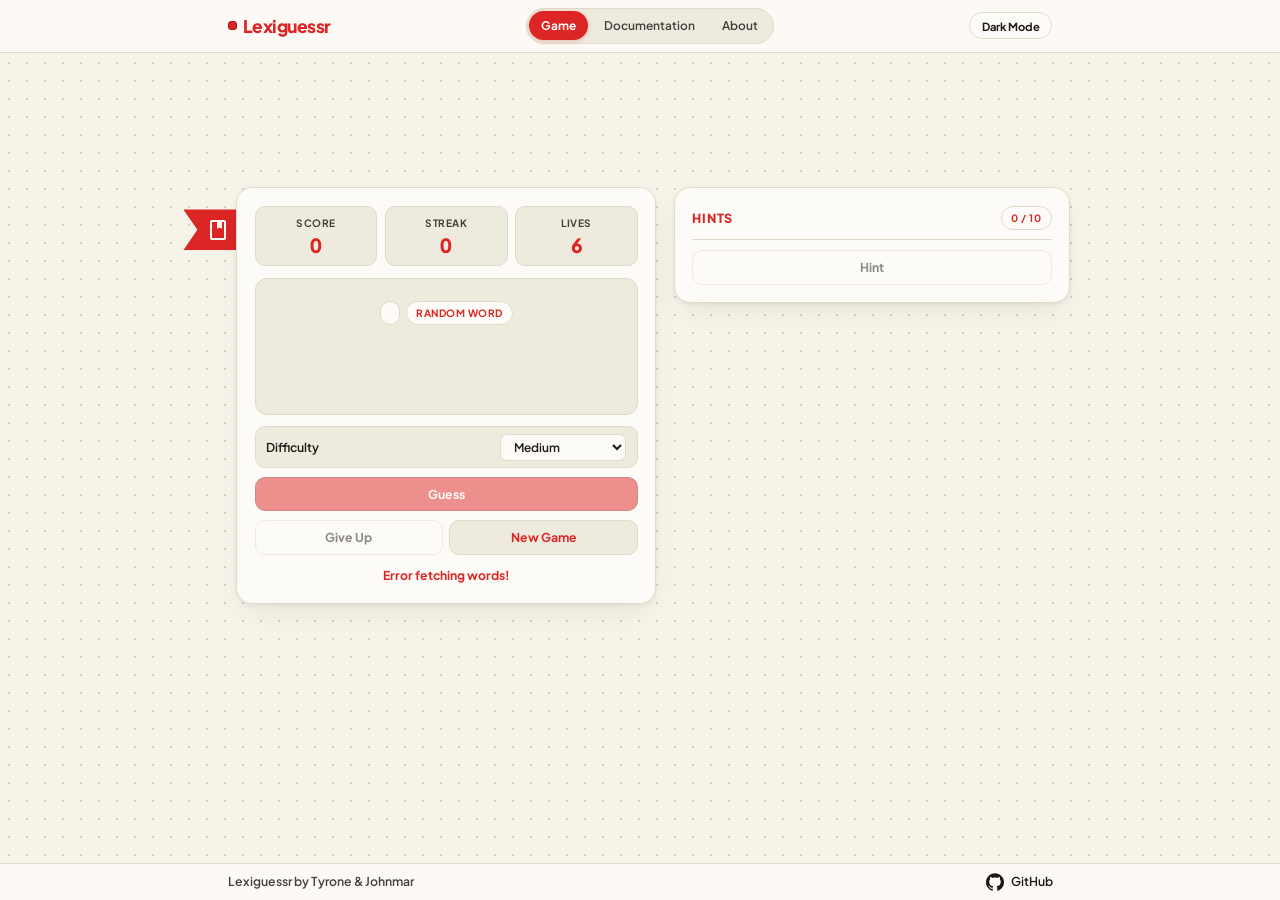
==== commit 9a8a5f63: "Bug fix on mobile and theme on load" ====
--- a/index.html
+++ b/index.html
@@ -4,6 +4,7 @@
     <meta charset="UTF-8" />
     <meta name="viewport" content="width=device-width, initial-scale=1.0" />
     <title>Lexiguessr - Word Guessing Game</title>
+    <script src="scripts/theme.js"></script>
     <link rel="preconnect" href="https://fonts.googleapis.com" />
     <link rel="preconnect" href="https://fonts.gstatic.com" crossorigin />
     <link
@@ -20,8 +21,8 @@
     <header class="navbar">
       <div class="navbar-inner">
         <a href="index.html" class="navbar-brand">Lexiguessr</a>
-        <nav class="nav-tabs" aria-label="Main navigation">
-          <a href="index.html" class="nav-tab active">Game</a>
+        <nav class="nav-tabs">
+          <a href="index.html" class="nav-tab active" aria-current="page">Game</a>
           <a href="pages/docs.html" class="nav-tab">Documentation</a>
           <a href="pages/about.html" class="nav-tab">About</a>
         </nav>
@@ -35,12 +36,11 @@
           id="wordbook-open-btn"
           class="btn btn-secondary wordbook-bookmark"
           type="button"
-          aria-label="Wordbook"
         >
           <span class="material-symbols-rounded" aria-hidden="true">book</span>
           <span>Wordbook</span>
         </button>
-        <section class="stats-panel" aria-label="Game stats">
+        <section class="stats-panel">
           <div class="stat-card">
             <span class="stat-label">Score</span>
             <span id="score-display" class="stat-value">0</span>
@@ -55,16 +55,17 @@
           </div>
         </section>
 
-        <section class="game-board" aria-label="Word board">
+        <section class="game-board">
           <div class="word-meta">
             <span id="word-length-info" class="meta-tag">5 Letters</span>
             <span id="category-info" class="meta-tag">Random Word</span>
+            <span id="guessed-info" class="meta-tag" hidden></span>
           </div>
 
-          <div id="word-display" class="word-display" aria-live="polite"></div>
+          <div id="word-display" class="word-display" role="group"></div>
         </section>
 
-        <section class="controls-section" aria-label="Controls and input">
+        <section class="controls-section">
           <div class="settings-row">
             <label for="difficulty-select" class="form-label">Difficulty</label>
             <select id="difficulty-select" name="difficulty" class="select-input">
@@ -86,10 +87,10 @@
           </div>
         </section>
 
-        <p id="output-message" class="output-message" role="status" aria-live="polite"></p>
+        <p id="output-message" class="output-message" role="status"></p>
       </div>
 
-      <aside class="hints-panel" aria-label="Hints">
+      <aside class="hints-panel">
         <div class="hints-header">
           <h2 class="hints-title">Hints</h2>
           <span id="hint-counter" class="meta-tag">1 / 10</span>
@@ -104,7 +105,12 @@
         </div>
       </aside>
 
-      <dialog id="game-modal" class="game-dialog">
+      <dialog
+        id="game-modal"
+        class="game-dialog"
+        aria-labelledby="modal-title"
+        aria-describedby="modal-description"
+      >
         <div class="dialog-card">
           <h2 id="modal-title" class="modal-title">Game Over</h2>
           <p id="modal-description" class="modal-desc"></p>
@@ -118,9 +124,9 @@
         </div>
       </dialog>
 
-      <dialog id="wordbook-modal" class="game-dialog">
+      <dialog id="wordbook-modal" class="game-dialog" aria-labelledby="wordbook-modal-title">
         <div class="dialog-card wordbook-dialog-card">
-          <h2 class="modal-title">Wordbook</h2>
+          <h2 id="wordbook-modal-title" class="modal-title">Wordbook</h2>
           <p id="wordbook-count" class="modal-desc"></p>
           <p id="wordbook-empty" class="modal-desc">No saved words yet.</p>
           <ul id="wordbook-list" class="wordbook-list"></ul>
--- a/styles.css
+++ b/styles.css
@@ -1,4 +1,5 @@
 :root {
+  color-scheme: light;
   --bg: #f7f3e9;
   --dot: #d6cebc;
   --surface: #fdfbf7;
@@ -20,6 +21,7 @@
 }
 
 [data-theme="dark"] {
+  color-scheme: dark;
   --bg: #09090b;
   --dot: #1f1f23;
   --surface: #121215;
@@ -408,6 +410,11 @@
   box-shadow: 0 0 0 3px var(--ring);
 }
 
+.letter-tile.empty:disabled {
+  opacity: 0.5;
+  cursor: not-allowed;
+}
+
 .hint-box {
   display: flex;
   flex-wrap: wrap;
@@ -422,6 +429,33 @@
 
 .hint-box[hidden] {
   display: none;
+}
+
+.hint-loading {
+  width: 100%;
+  display: flex;
+  align-items: center;
+  justify-content: center;
+  gap: 0.5rem;
+  padding: 1rem;
+  color: var(--text-muted);
+  font-weight: 600;
+}
+
+.hint-loading::before {
+  content: "";
+  width: 0.9rem;
+  height: 0.9rem;
+  border: 2px solid var(--border);
+  border-top-color: var(--primary);
+  border-radius: 50%;
+  animation: spin 0.7s linear infinite;
+}
+
+@keyframes spin {
+  to {
+    transform: rotate(360deg);
+  }
 }
 
 .wordbook-controls,
@@ -553,8 +587,21 @@
     color 0.15s ease;
 }
 
-.btn:active {
+.btn:active:not(:disabled) {
   transform: scale(0.98);
+}
+
+.btn:disabled {
+  opacity: 0.5;
+  cursor: not-allowed;
+}
+
+.btn:focus-visible,
+.nav-tab:focus-visible,
+.navbar-brand:focus-visible,
+.footer-link:focus-visible {
+  outline: 2px solid var(--border-strong);
+  outline-offset: 2px;
 }
 
 .btn-sm {
@@ -569,7 +616,7 @@
   border-color: var(--primary-shadow);
 }
 
-.btn-primary:hover {
+.btn-primary:hover:not(:disabled) {
   background: var(--primary-hover);
 }
 
@@ -579,7 +626,7 @@
   border-color: var(--border);
 }
 
-.btn-secondary:hover {
+.btn-secondary:hover:not(:disabled) {
   border-color: var(--primary-shadow);
   background: var(--primary);
   color: var(--primary-fg);
@@ -591,7 +638,7 @@
   border-color: var(--border);
 }
 
-.btn-outline:hover {
+.btn-outline:hover:not(:disabled) {
   color: var(--primary-fg);
   border-color: var(--primary-shadow);
   background: var(--primary);
@@ -887,3 +934,13 @@
   white-space: nowrap;
   border: 0;
 }
+
+@media (prefers-reduced-motion: reduce) {
+  *,
+  *::before,
+  *::after {
+    animation-duration: 0.01ms !important;
+    animation-iteration-count: 1 !important;
+    transition-duration: 0.01ms !important;
+  }
+}
